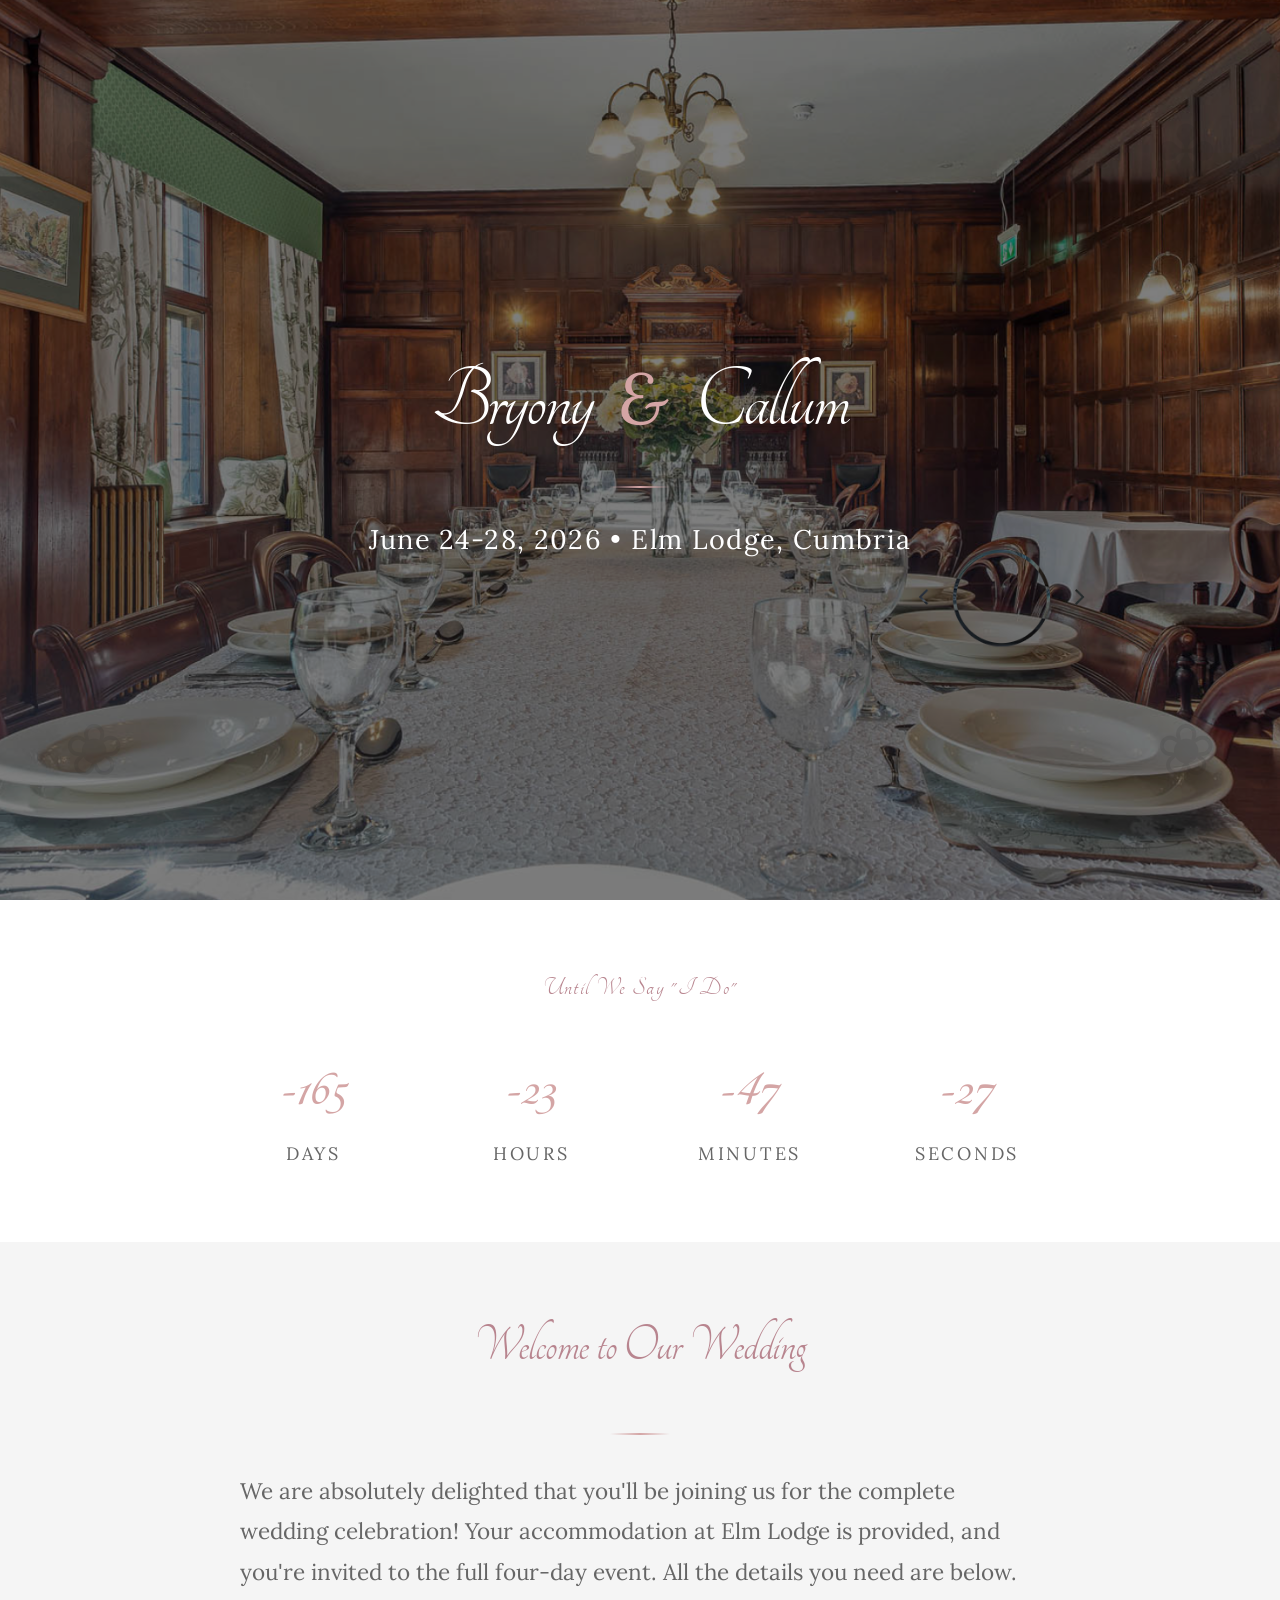
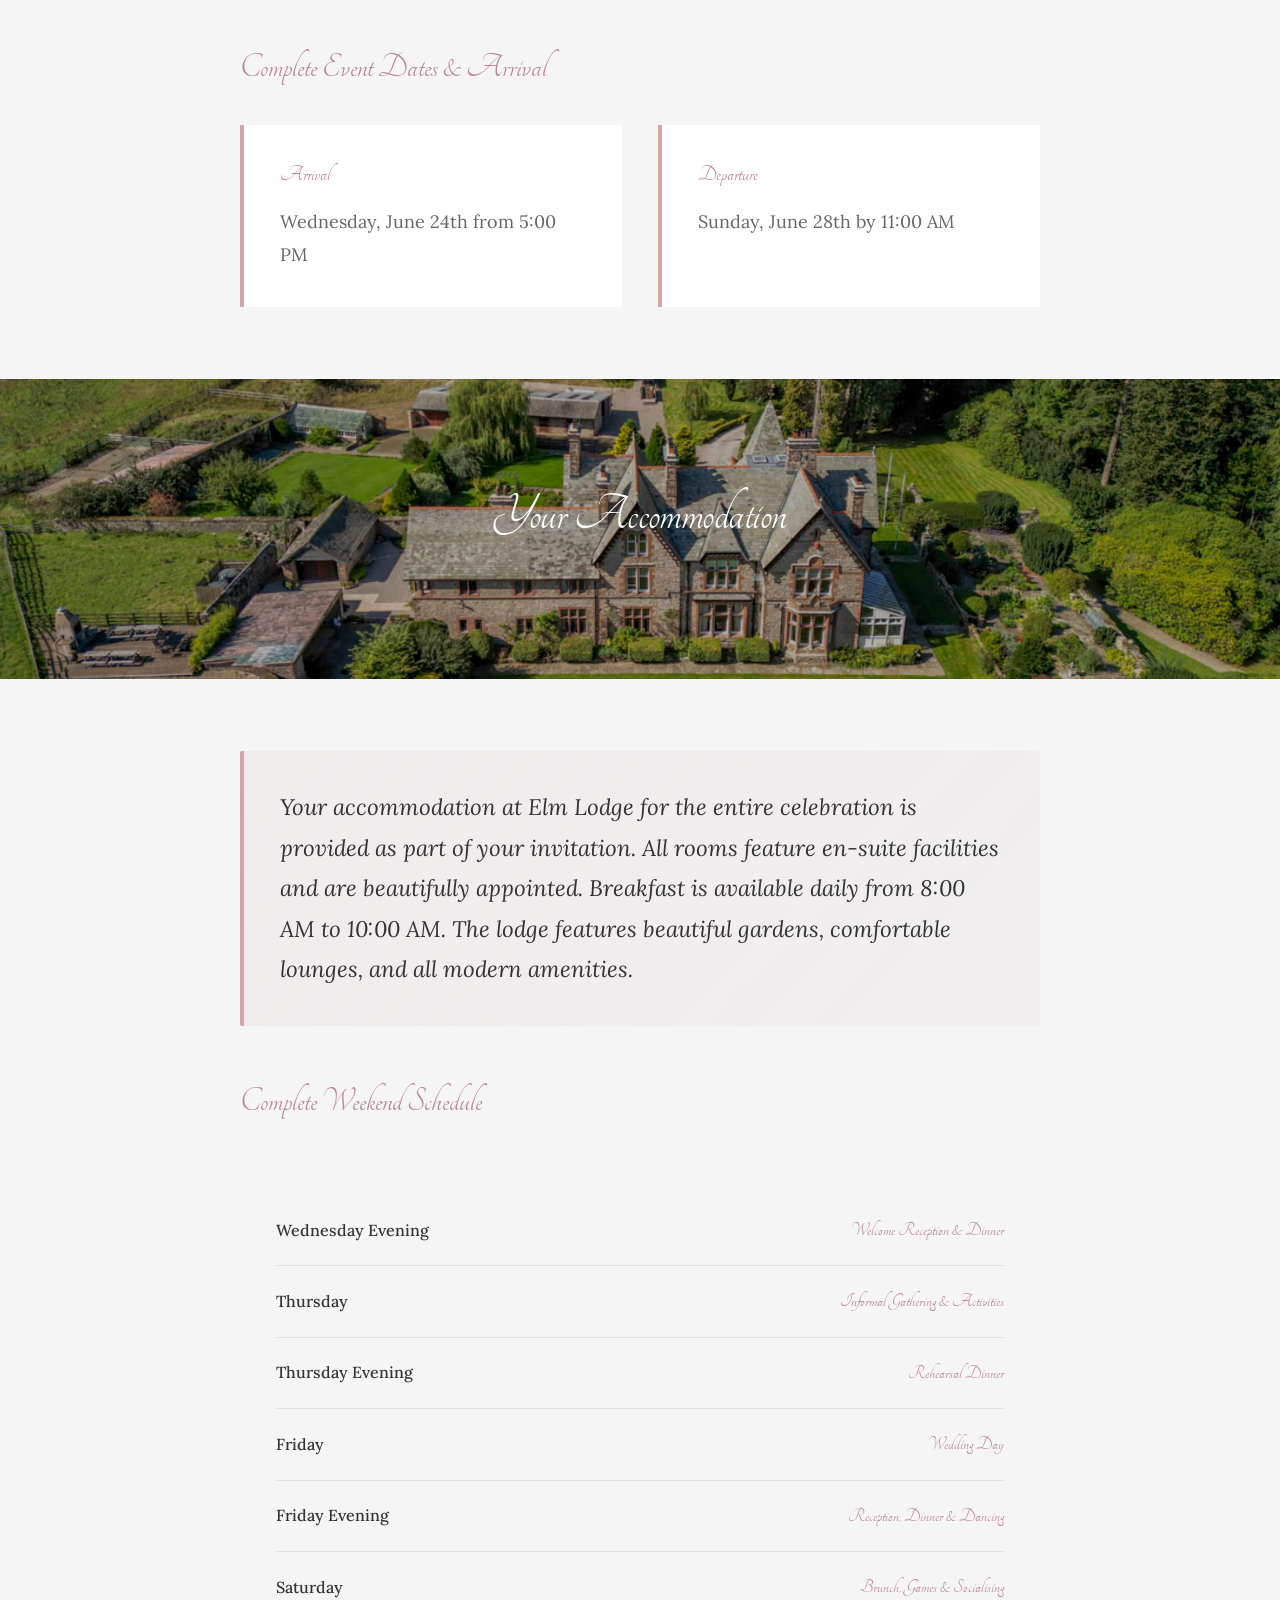
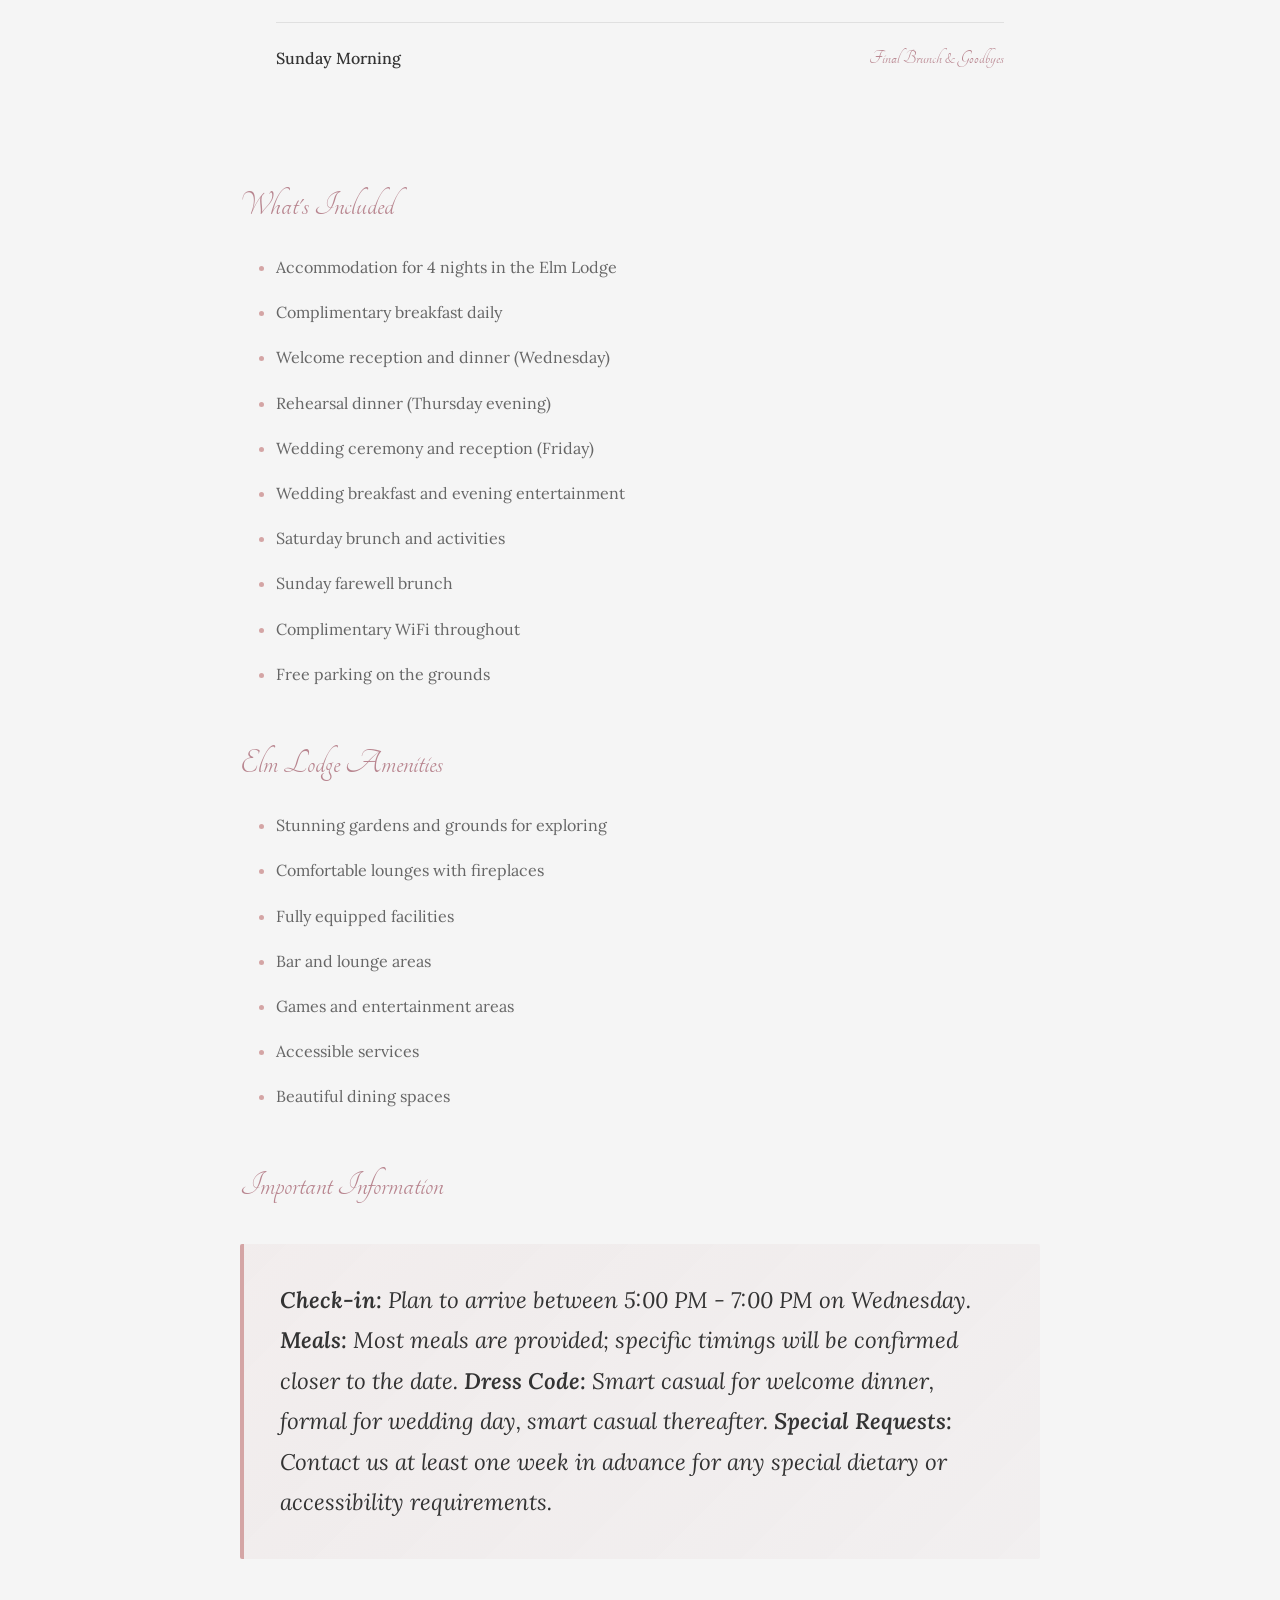
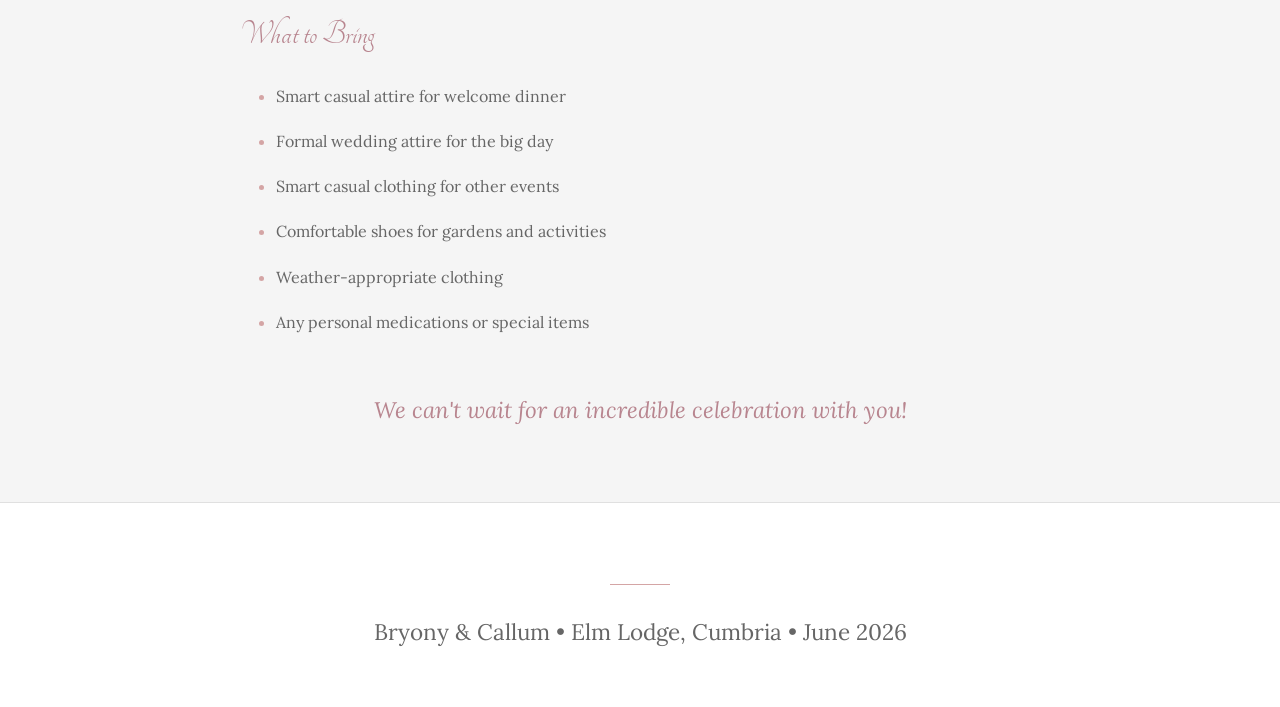
==== both_provided.html @ 29227468 "Initial Commit" ====
<!DOCTYPE html>
<html lang="en">
<head>
  <meta charset="UTF-8">
  <meta name="viewport" content="width=device-width, initial-scale=1.0">
  <meta name="description" content="Join us as Bryony and Callum celebrate their wedding at Elm Lodge, Cumbria">
  <title>Bryony & Callum - Wedding</title>
  <link rel="stylesheet" href="styles/main.css">
</head>
<body>

<!-- Header with background image -->
<header class="header" style="background-image: url('assets/images/DiningRoom.png');">
  <div class="header__decoration header__decoration--top-left">✤</div>
  <div class="header__decoration header__decoration--top-right">✤</div>
  <div class="header__decoration header__decoration--bottom-left">❀</div>
  <div class="header__decoration header__decoration--bottom-right">❀</div>

  <div class="header__content">
    <div class="header__names">
      <h1 class="header__name header__name--first">Bryony</h1>
      <div class="header__ampersand">&</div>
      <h1 class="header__name header__name--second">Callum</h1>
    </div>
    <div class="header__divider"></div>
    <p class="header__date">June 24-28, 2026 • Elm Lodge, Cumbria</p>
  </div>
</header>

<!-- Countdown Section -->
<section class="countdown">
  <div class="countdown__container">
    <h2 class="countdown__title">Until We Say "I Do"</h2>
    <div class="countdown__grid">
      <div class="countdown__item">
        <span class="countdown__value" data-countdown="days">313</span>
        <span class="countdown__label">Days</span>
      </div>
      <div class="countdown__item">
        <span class="countdown__value" data-countdown="hours">16</span>
        <span class="countdown__label">Hours</span>
      </div>
      <div class="countdown__item">
        <span class="countdown__value" data-countdown="minutes">33</span>
        <span class="countdown__label">Minutes</span>
      </div>
      <div class="countdown__item">
        <span class="countdown__value" data-countdown="seconds">04</span>
        <span class="countdown__label">Seconds</span>
      </div>
    </div>
  </div>
</section>

<!-- Both Attendees Content - Provided Accommodation -->
<section class="section">
  <div class="section__container">
    <h2 class="section__title">Welcome to Our Wedding</h2>
    <div class="section__divider"></div>

    <div class="section__content">
      <p>We are absolutely delighted that you'll be joining us for the complete wedding celebration! Your accommodation at Elm Lodge is provided, and you're invited to the full four-day event. All the details you need are below.</p>

      <h3>Complete Event Dates & Arrival</h3>
      <div class="info-grid">
        <div class="info-card">
          <h4 class="info-card__title">Arrival</h4>
          <p class="info-card__content">Wednesday, June 24th from 5:00 PM</p>
        </div>
        <div class="info-card">
          <h4 class="info-card__title">Departure</h4>
          <p class="info-card__content">Sunday, June 28th by 11:00 AM</p>
        </div>
      </div>

      <div class="page-break" style="background-image: url('assets/images/HouseArial.png');">
        <h2 class="page-break__title">Your Accommodation</h2>
      </div>

      <div class="section__container">
      <div class="highlight">
        <p class="highlight__text">Your accommodation at Elm Lodge for the entire celebration is provided as part of your invitation. All rooms feature en-suite facilities and are beautifully appointed. Breakfast is available daily from 8:00 AM to 10:00 AM. The lodge features beautiful gardens, comfortable lounges, and all modern amenities.</p>
      </div>

      <h3>Complete Weekend Schedule</h3>
      <div class="details">
        <div class="details__item">
          <span class="details__label">Wednesday Evening</span>
          <span class="details__value">Welcome Reception & Dinner</span>
        </div>
        <div class="details__item">
          <span class="details__label">Thursday</span>
          <span class="details__value">Informal Gathering & Activities</span>
        </div>
        <div class="details__item">
          <span class="details__label">Thursday Evening</span>
          <span class="details__value">Rehearsal Dinner</span>
        </div>
        <div class="details__item">
          <span class="details__label">Friday</span>
          <span class="details__value">Wedding Day</span>
        </div>
        <div class="details__item">
          <span class="details__label">Friday Evening</span>
          <span class="details__value">Reception, Dinner & Dancing</span>
        </div>
        <div class="details__item">
          <span class="details__label">Saturday</span>
          <span class="details__value">Brunch, Games & Socialising</span>
        </div>
        <div class="details__item">
          <span class="details__label">Sunday Morning</span>
          <span class="details__value">Final Brunch & Goodbyes</span>
        </div>
      </div>

      <h3>What's Included</h3>
      <ul>
        <li>Accommodation for 4 nights in the Elm Lodge</li>
        <li>Complimentary breakfast daily</li>
        <li>Welcome reception and dinner (Wednesday)</li>
        <li>Rehearsal dinner (Thursday evening)</li>
        <li>Wedding ceremony and reception (Friday)</li>
        <li>Wedding breakfast and evening entertainment</li>
        <li>Saturday brunch and activities</li>
        <li>Sunday farewell brunch</li>
        <li>Complimentary WiFi throughout</li>
        <li>Free parking on the grounds</li>
      </ul>

      <h3>Elm Lodge Amenities</h3>
      <ul>
        <li>Stunning gardens and grounds for exploring</li>
        <li>Comfortable lounges with fireplaces</li>
        <li>Fully equipped facilities</li>
        <li>Bar and lounge areas</li>
        <li>Games and entertainment areas</li>
        <li>Accessible services</li>
        <li>Beautiful dining spaces</li>
      </ul>

      <h3>Important Information</h3>
      <div class="highlight">
        <p class="highlight__text"><strong>Check-in:</strong> Plan to arrive between 5:00 PM - 7:00 PM on Wednesday. <strong>Meals:</strong> Most meals are provided; specific timings will be confirmed closer to the date. <strong>Dress Code:</strong> Smart casual for welcome dinner, formal for wedding day, smart casual thereafter. <strong>Special Requests:</strong> Contact us at least one week in advance for any special dietary or accessibility requirements.</p>
      </div>

      <h3>What to Bring</h3>
      <ul>
        <li>Smart casual attire for welcome dinner</li>
        <li>Formal wedding attire for the big day</li>
        <li>Smart casual clothing for other events</li>
        <li>Comfortable shoes for gardens and activities</li>
        <li>Weather-appropriate clothing</li>
        <li>Any personal medications or special items</li>
      </ul>

      <p style="text-align: center; margin-top: var(--spacing-xl); color: var(--color-accent-dark); font-style: italic;">We can't wait for an incredible celebration with you!</p>
    </div>
  </div>
</section>

<footer class="footer">
  <div class="footer__divider"></div>
  <p class="footer__text">Bryony & Callum • Elm Lodge, Cumbria • June 2026</p>
</footer>

<!-- Countdown Timer Script -->
<script src="js/countdown.js"></script>

<!-- Scroll Animation Script -->
<script src="js/scroll-animations.js"></script>

</body>
</html>
---- styles/main.css ----
/* ==========================================================================
   Main Stylesheet - Imports All Components
   ========================================================================== */

/* Font Imports - Load first for better compatibility */
@import url('https://fonts.googleapis.com/css2?family=Lora:ital,wght@0,400;0,500;0,600;1,400&display=swap');
@import url('https://fonts.googleapis.com/css2?family=EB+Garamond:ital,wght@0,400;0,500;0,700;1,400&display=swap');
@import url('https://fonts.googleapis.com/css2?family=Fleur+De+Leah&display=swap');
@import url('https://fonts.googleapis.com/css2?family=Tangerine:wght@400;700&display=swap');

/* Import all component stylesheets */
@import url('./animations.css');
@import url('./base.css');
@import url('./typography.css');
@import url('./header.css');
@import url('./countdown.css');
@import url('./content.css');
@import url('./responsive.css');
@import url('./index.css');
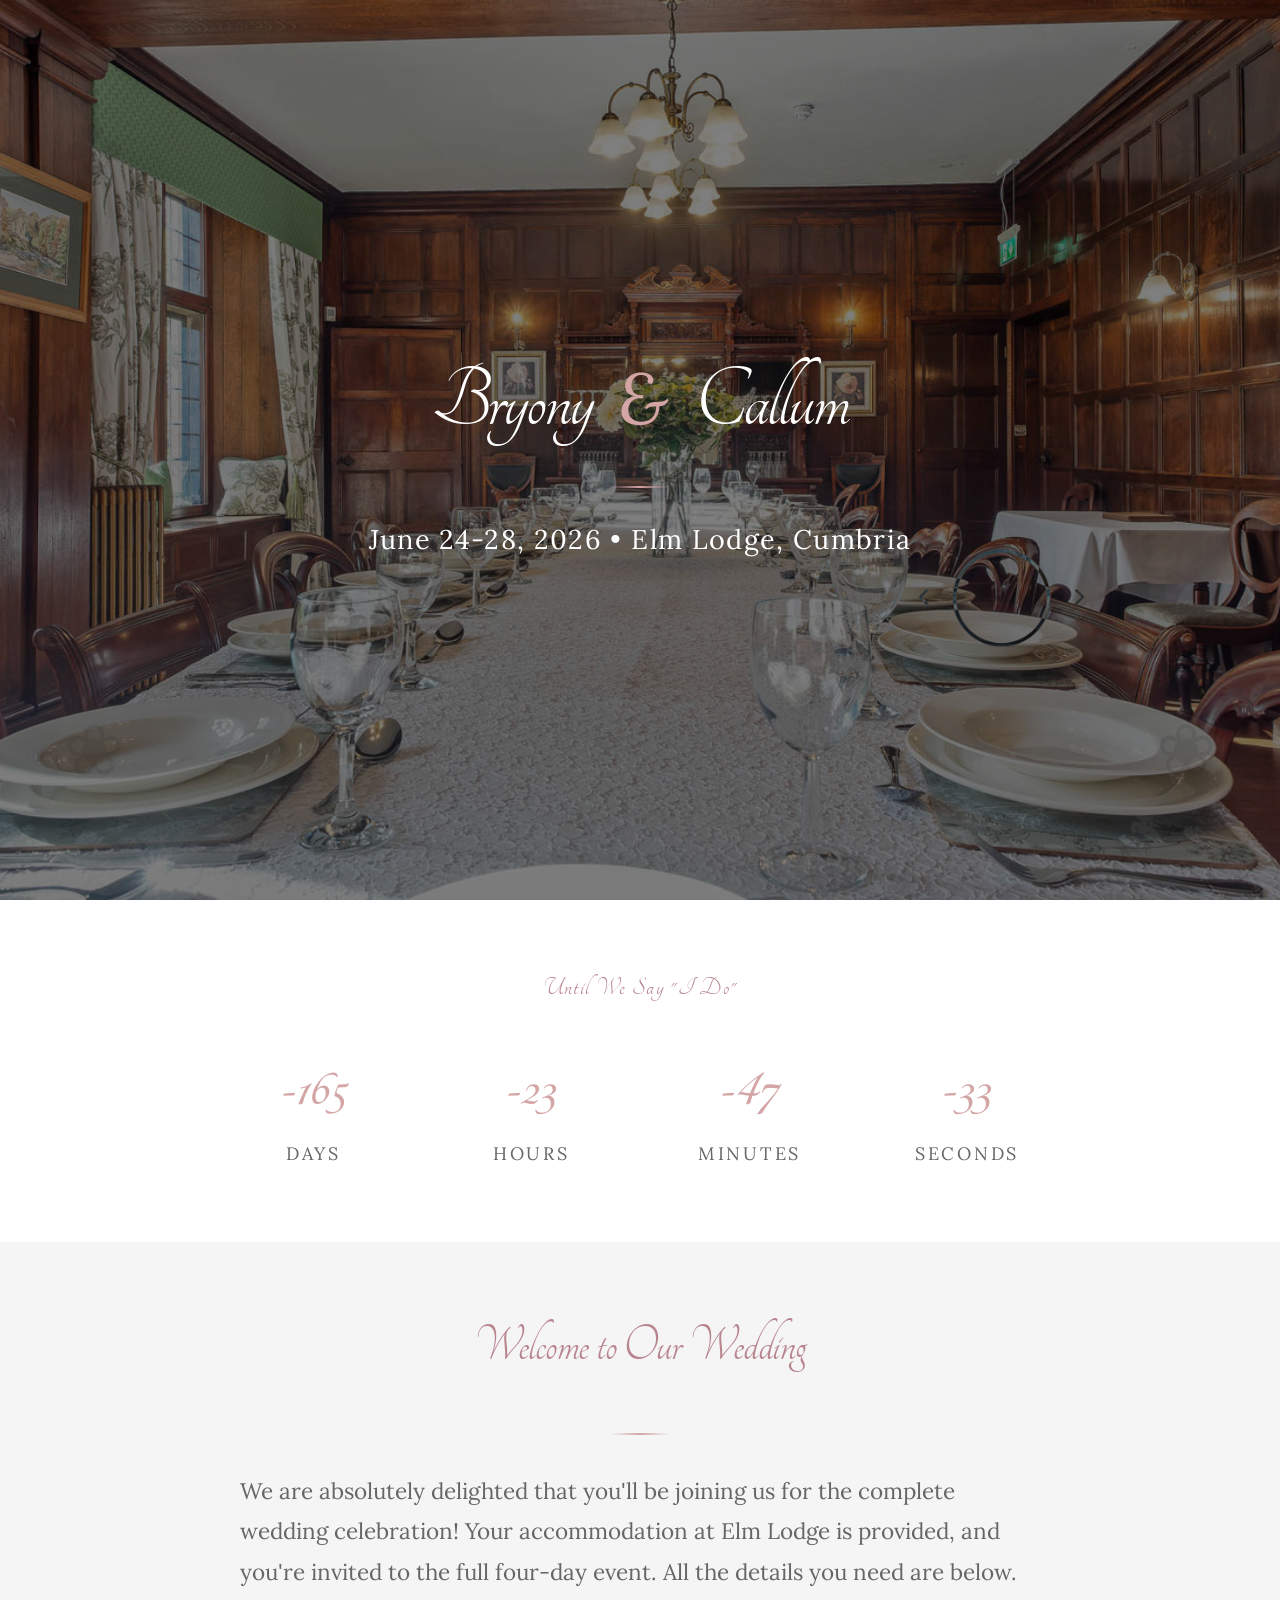
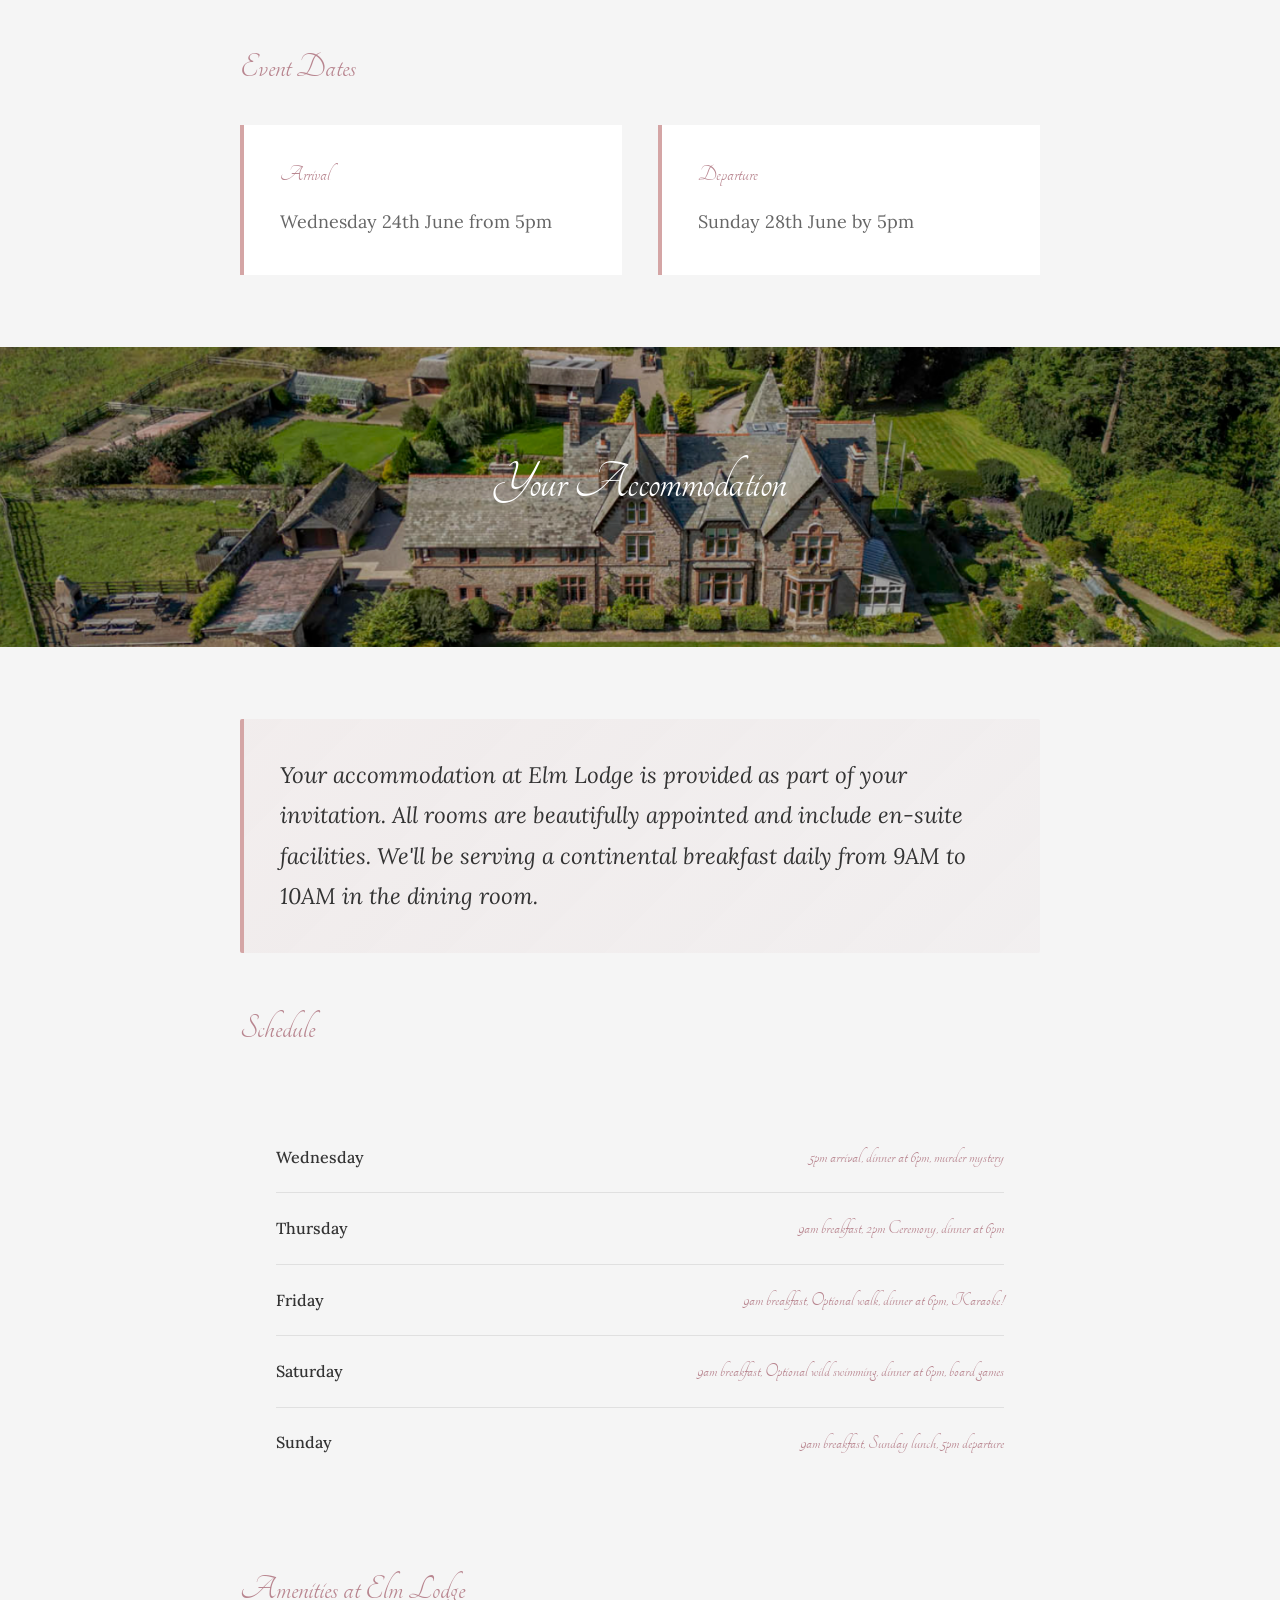
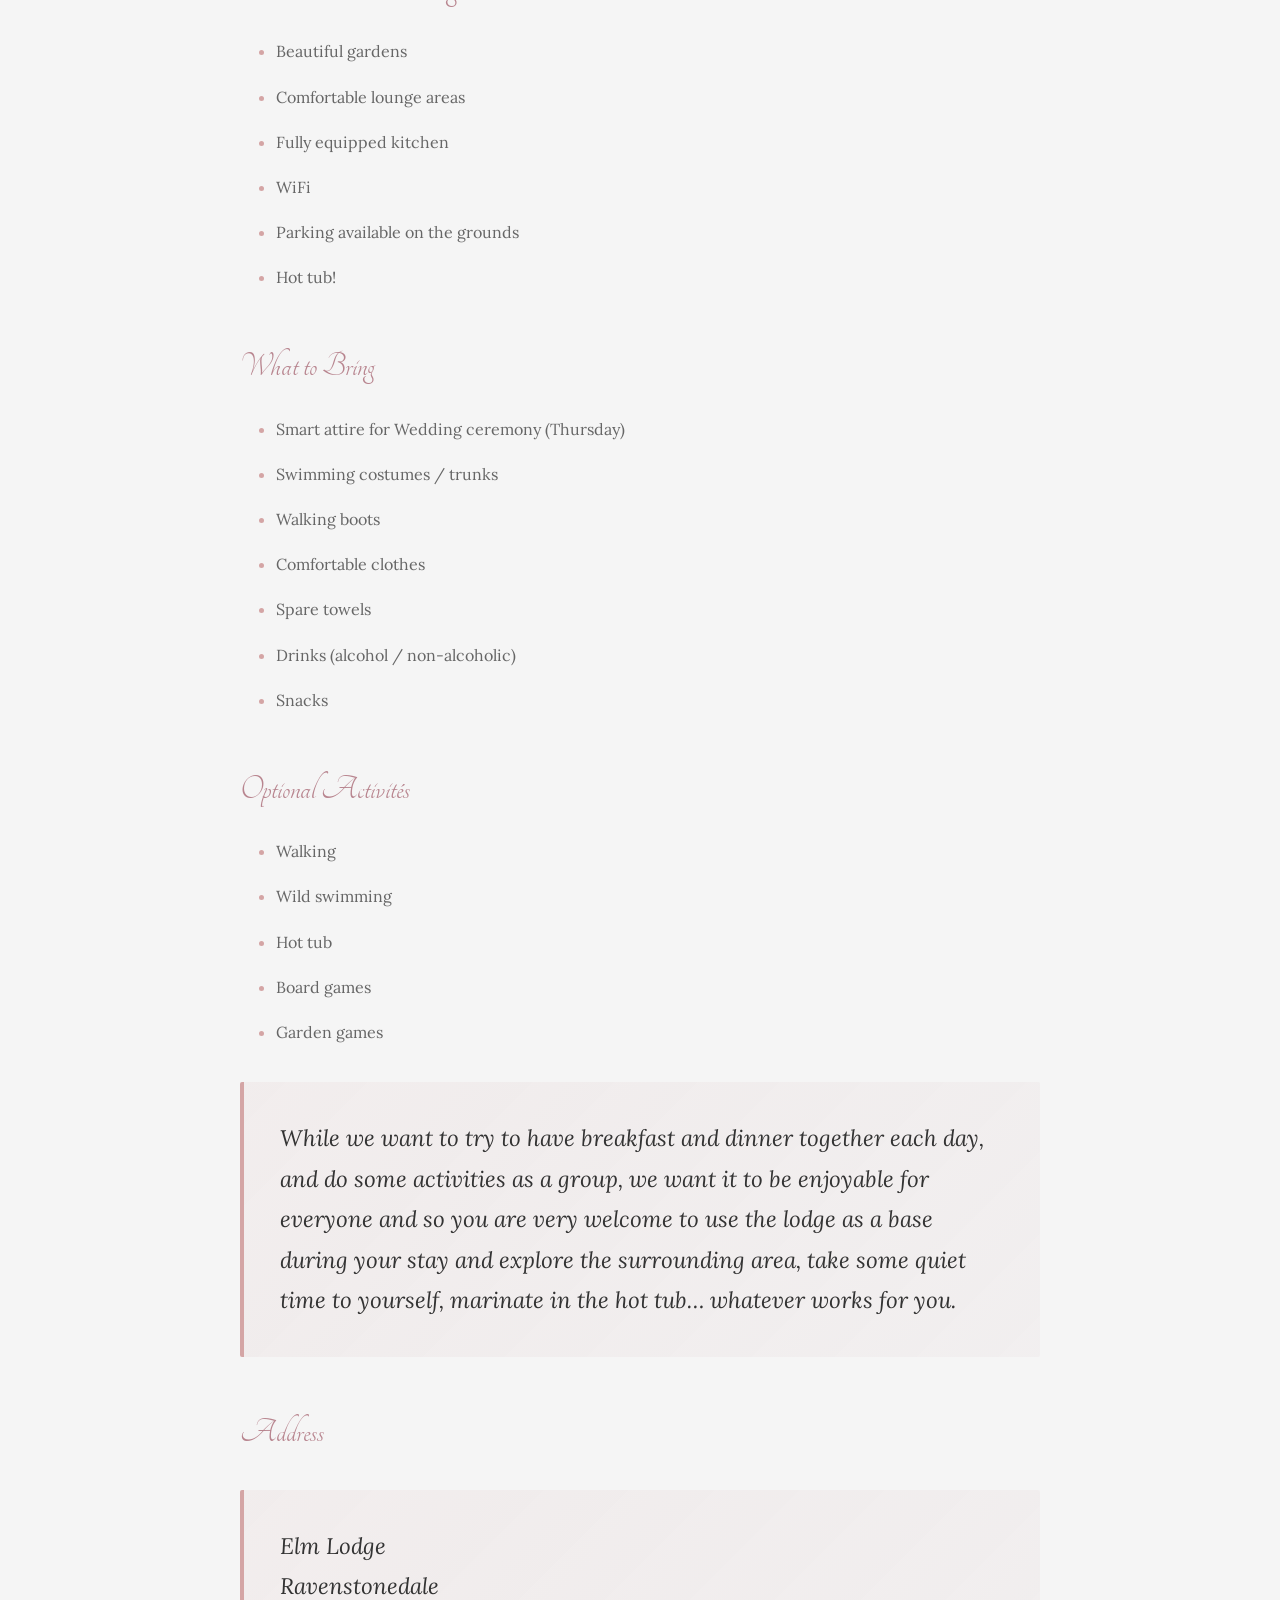
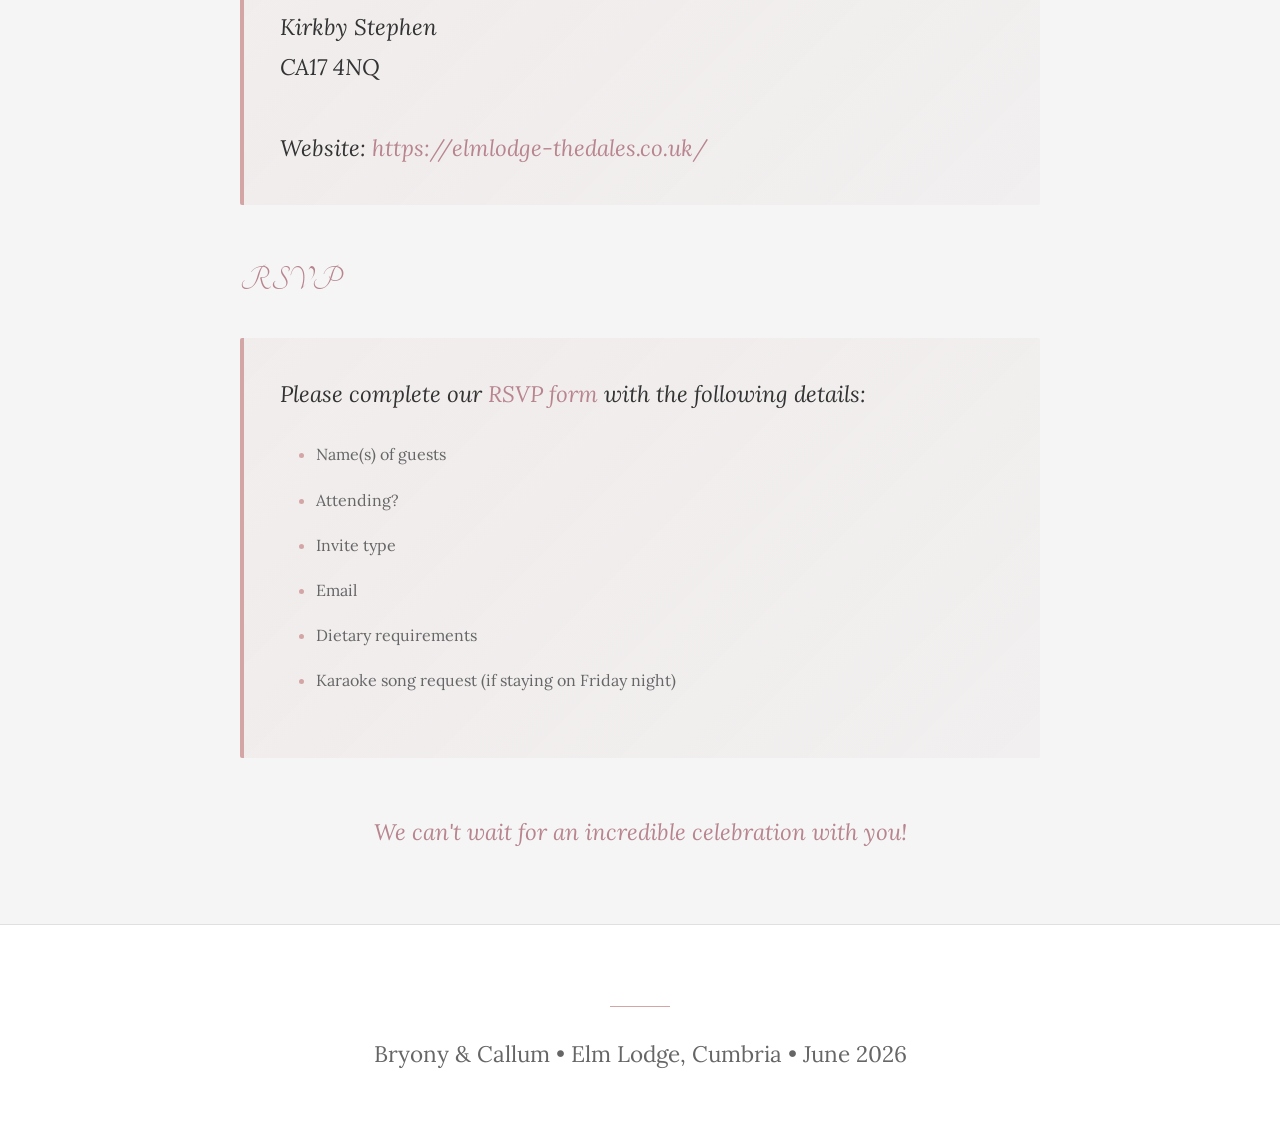
==== commit f178fa06: "Amends and final form link" ====
--- a/both_provided.html
+++ b/both_provided.html
@@ -61,15 +61,15 @@
     <div class="section__content">
       <p>We are absolutely delighted that you'll be joining us for the complete wedding celebration! Your accommodation at Elm Lodge is provided, and you're invited to the full four-day event. All the details you need are below.</p>
 
-      <h3>Complete Event Dates & Arrival</h3>
+      <h3>Event Dates</h3>
       <div class="info-grid">
         <div class="info-card">
           <h4 class="info-card__title">Arrival</h4>
-          <p class="info-card__content">Wednesday, June 24th from 5:00 PM</p>
+          <p class="info-card__content">Wednesday 24th June from 5pm</p>
         </div>
         <div class="info-card">
           <h4 class="info-card__title">Departure</h4>
-          <p class="info-card__content">Sunday, June 28th by 11:00 AM</p>
+          <p class="info-card__content">Sunday 28th June by 5pm</p>
         </div>
       </div>
 
@@ -79,80 +79,84 @@
 
       <div class="section__container">
       <div class="highlight">
-        <p class="highlight__text">Your accommodation at Elm Lodge for the entire celebration is provided as part of your invitation. All rooms feature en-suite facilities and are beautifully appointed. Breakfast is available daily from 8:00 AM to 10:00 AM. The lodge features beautiful gardens, comfortable lounges, and all modern amenities.</p>
+        <p class="highlight__text">Your accommodation at Elm Lodge is provided as part of your invitation. All rooms are beautifully appointed and include en-suite facilities. We'll be serving a continental breakfast daily from 9AM to 10AM in the dining room.</p>
       </div>
 
-      <h3>Complete Weekend Schedule</h3>
+      <h3>Schedule</h3>
       <div class="details">
         <div class="details__item">
-          <span class="details__label">Wednesday Evening</span>
-          <span class="details__value">Welcome Reception & Dinner</span>
+          <span class="details__label">Wednesday</span>
+          <span class="details__value">5pm arrival, dinner at 6pm, murder mystery</span>
         </div>
         <div class="details__item">
           <span class="details__label">Thursday</span>
-          <span class="details__value">Informal Gathering & Activities</span>
-        </div>
-        <div class="details__item">
-          <span class="details__label">Thursday Evening</span>
-          <span class="details__value">Rehearsal Dinner</span>
+          <span class="details__value">9am breakfast, 2pm Ceremony, dinner at 6pm</span>
         </div>
         <div class="details__item">
           <span class="details__label">Friday</span>
-          <span class="details__value">Wedding Day</span>
-        </div>
-        <div class="details__item">
-          <span class="details__label">Friday Evening</span>
-          <span class="details__value">Reception, Dinner & Dancing</span>
+          <span class="details__value">9am breakfast, Optional walk, dinner at 6pm, Karaoke!</span>
         </div>
         <div class="details__item">
           <span class="details__label">Saturday</span>
-          <span class="details__value">Brunch, Games & Socialising</span>
+          <span class="details__value">9am breakfast, Optional wild swimming, dinner at 6pm, board games</span>
         </div>
         <div class="details__item">
-          <span class="details__label">Sunday Morning</span>
-          <span class="details__value">Final Brunch & Goodbyes</span>
+          <span class="details__label">Sunday</span>
+          <span class="details__value">9am breakfast, Sunday lunch, 5pm departure</span>
         </div>
       </div>
 
-      <h3>What's Included</h3>
+      <h3>Amenities at Elm Lodge</h3>
       <ul>
-        <li>Accommodation for 4 nights in the Elm Lodge</li>
-        <li>Complimentary breakfast daily</li>
-        <li>Welcome reception and dinner (Wednesday)</li>
-        <li>Rehearsal dinner (Thursday evening)</li>
-        <li>Wedding ceremony and reception (Friday)</li>
-        <li>Wedding breakfast and evening entertainment</li>
-        <li>Saturday brunch and activities</li>
-        <li>Sunday farewell brunch</li>
-        <li>Complimentary WiFi throughout</li>
-        <li>Free parking on the grounds</li>
+        <li>Beautiful gardens</li>
+        <li>Comfortable lounge areas</li>
+        <li>Fully equipped kitchen</li>
+        <li>WiFi</li>
+        <li>Parking available on the grounds</li>
+        <li>Hot tub!</li>
       </ul>
-
-      <h3>Elm Lodge Amenities</h3>
-      <ul>
-        <li>Stunning gardens and grounds for exploring</li>
-        <li>Comfortable lounges with fireplaces</li>
-        <li>Fully equipped facilities</li>
-        <li>Bar and lounge areas</li>
-        <li>Games and entertainment areas</li>
-        <li>Accessible services</li>
-        <li>Beautiful dining spaces</li>
-      </ul>
-
-      <h3>Important Information</h3>
-      <div class="highlight">
-        <p class="highlight__text"><strong>Check-in:</strong> Plan to arrive between 5:00 PM - 7:00 PM on Wednesday. <strong>Meals:</strong> Most meals are provided; specific timings will be confirmed closer to the date. <strong>Dress Code:</strong> Smart casual for welcome dinner, formal for wedding day, smart casual thereafter. <strong>Special Requests:</strong> Contact us at least one week in advance for any special dietary or accessibility requirements.</p>
-      </div>
 
       <h3>What to Bring</h3>
       <ul>
-        <li>Smart casual attire for welcome dinner</li>
-        <li>Formal wedding attire for the big day</li>
-        <li>Smart casual clothing for other events</li>
-        <li>Comfortable shoes for gardens and activities</li>
-        <li>Weather-appropriate clothing</li>
-        <li>Any personal medications or special items</li>
+        <li>Smart attire for Wedding ceremony (Thursday)</li>
+        <li>Swimming costumes / trunks</li>
+        <li>Walking boots</li>
+        <li>Comfortable clothes</li>
+        <li>Spare towels</li>
+        <li>Drinks (alcohol / non-alcoholic)</li>
+        <li>Snacks</li>
       </ul>
+
+      <h3>Optional Activités</h3>
+      <ul>
+        <li>Walking</li>
+        <li>Wild swimming</li>
+        <li>Hot tub</li>
+        <li>Board games</li>
+        <li>Garden games</li>
+      </ul>
+
+      <div class="highlight">
+        <p class="highlight__text">While we want to try to have breakfast and dinner together each day, and do some activities as a group, we want it to be enjoyable for everyone and so you are very welcome to use the lodge as a base during your stay and explore the surrounding area, take some quiet time to yourself, marinate in the hot tub… whatever works for you.</p>
+      </div>
+
+      <h3>Address</h3>
+      <div class="highlight">
+        <p class="highlight__text">Elm Lodge<br>Ravenstonedale<br>Kirkby Stephen<br>CA17 4NQ<br><br>Website: <a href="https://elmlodge-thedales.co.uk/" style="color: var(--color-accent-dark);">https://elmlodge-thedales.co.uk/</a></p>
+      </div>
+
+      <h3>RSVP</h3>
+      <div class="highlight">
+        <p class="highlight__text">Please complete our <a href="https://forms.gle/MV1AhDxhLMWbU8p48" style="color: var(--color-accent-dark);">RSVP form</a> with the following details:</p>
+        <ul style="margin-top: var(--spacing-md);">
+          <li>Name(s) of guests</li>
+          <li>Attending?</li>
+          <li>Invite type</li>
+          <li>Email</li>
+          <li>Dietary requirements</li>
+          <li>Karaoke song request (if staying on Friday night)</li>
+        </ul>
+      </div>
 
       <p style="text-align: center; margin-top: var(--spacing-xl); color: var(--color-accent-dark); font-style: italic;">We can't wait for an incredible celebration with you!</p>
     </div>
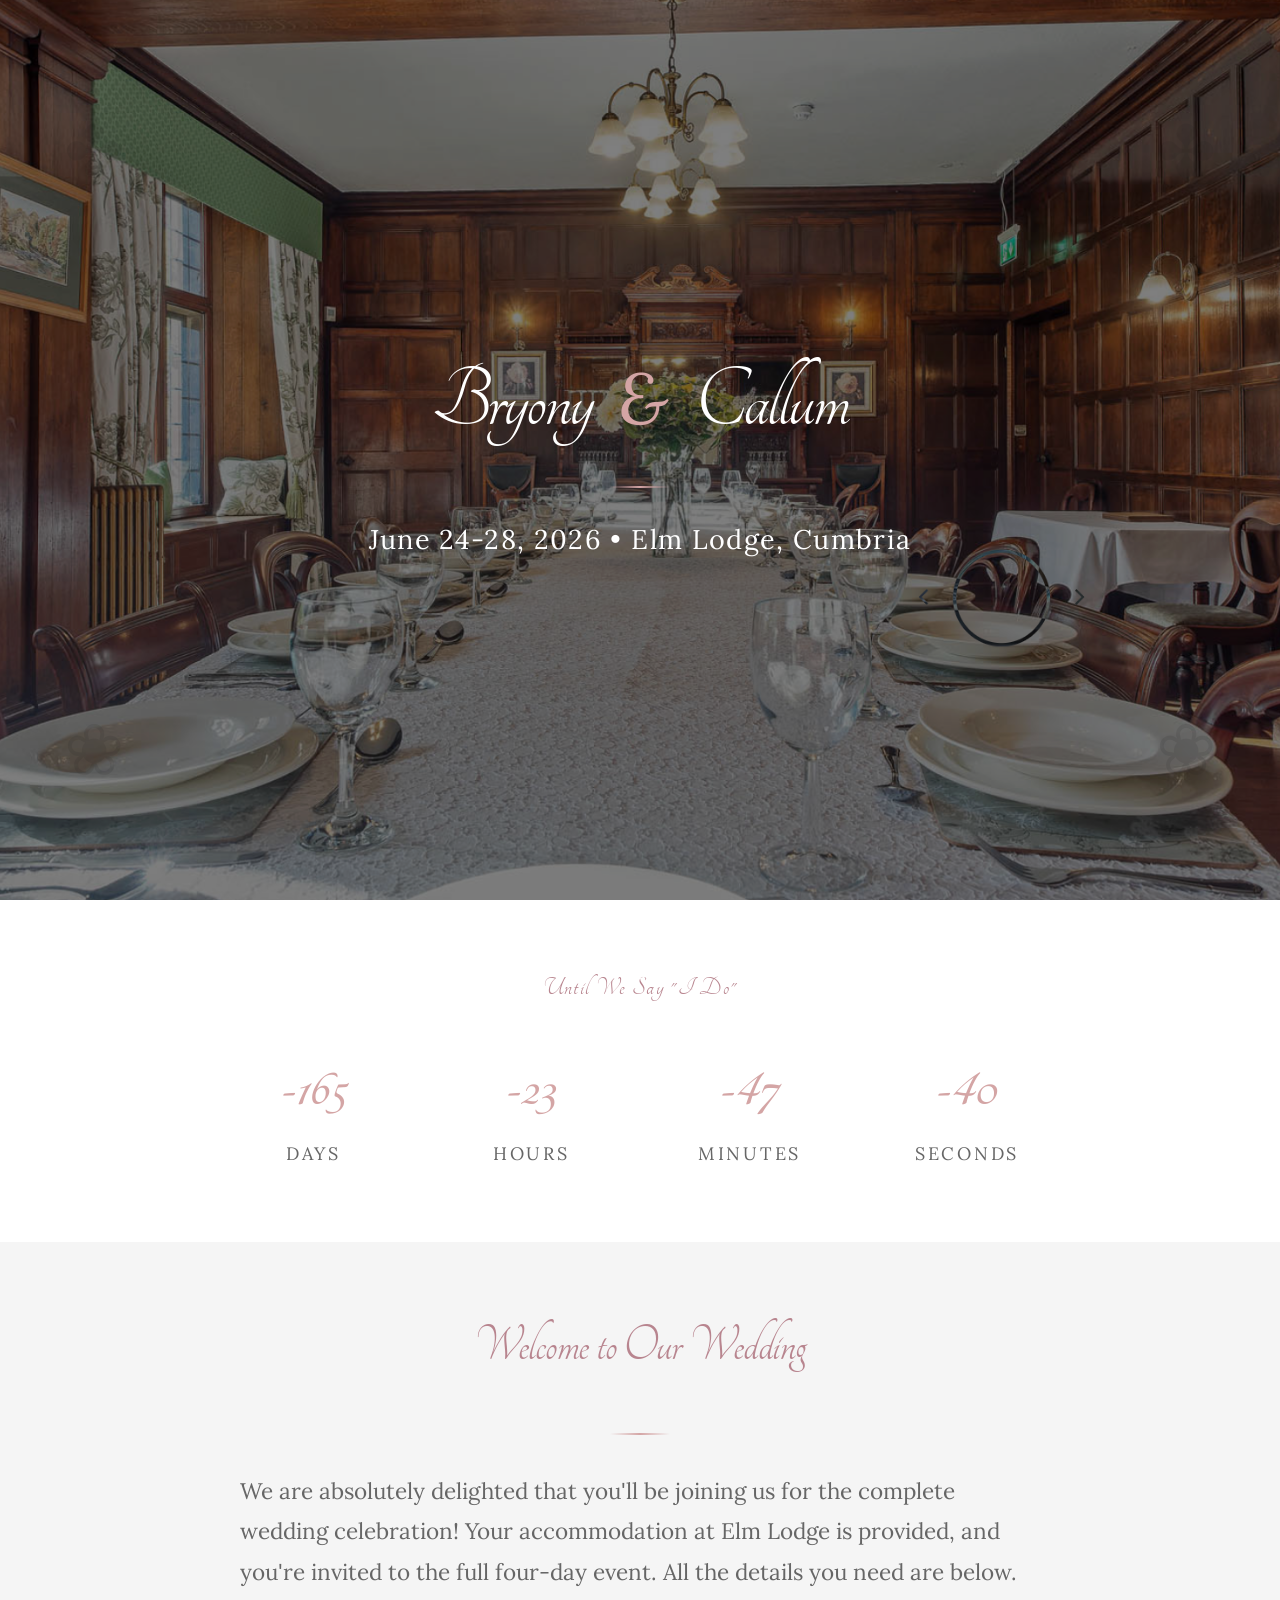
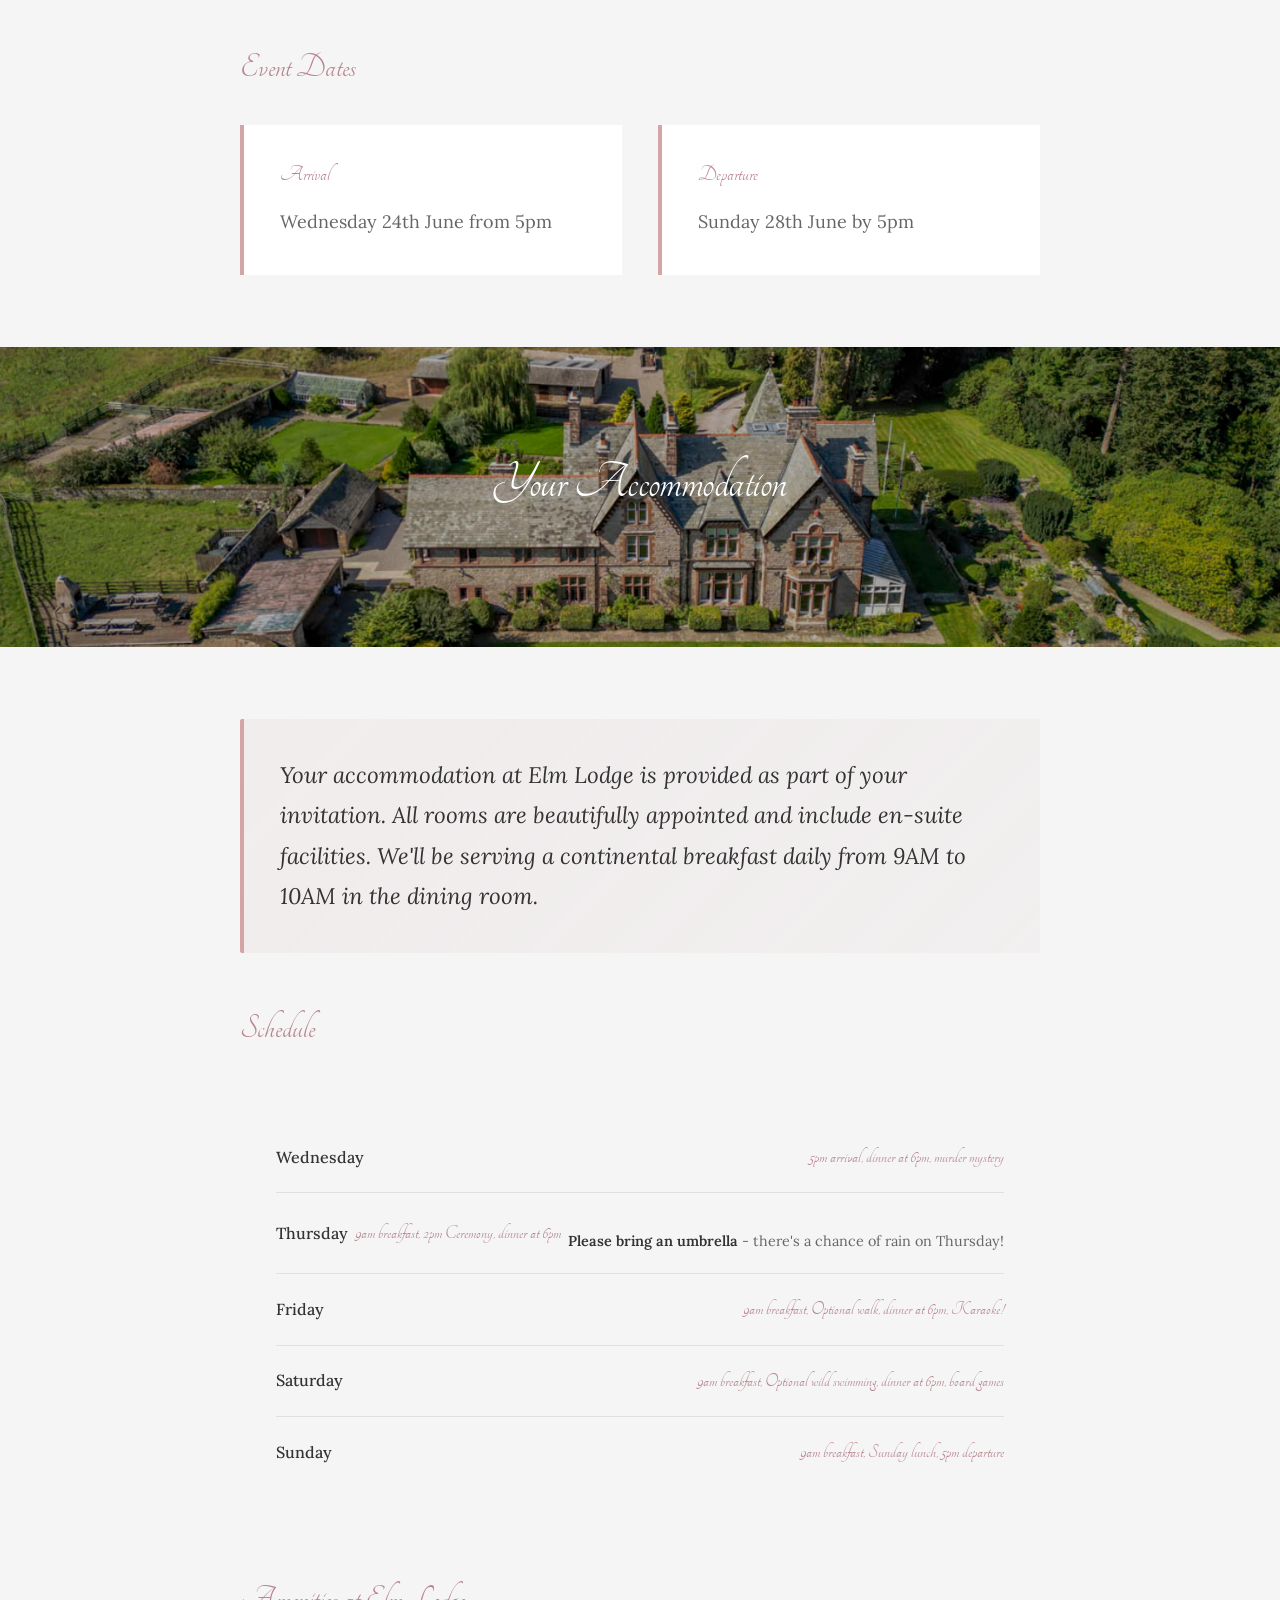
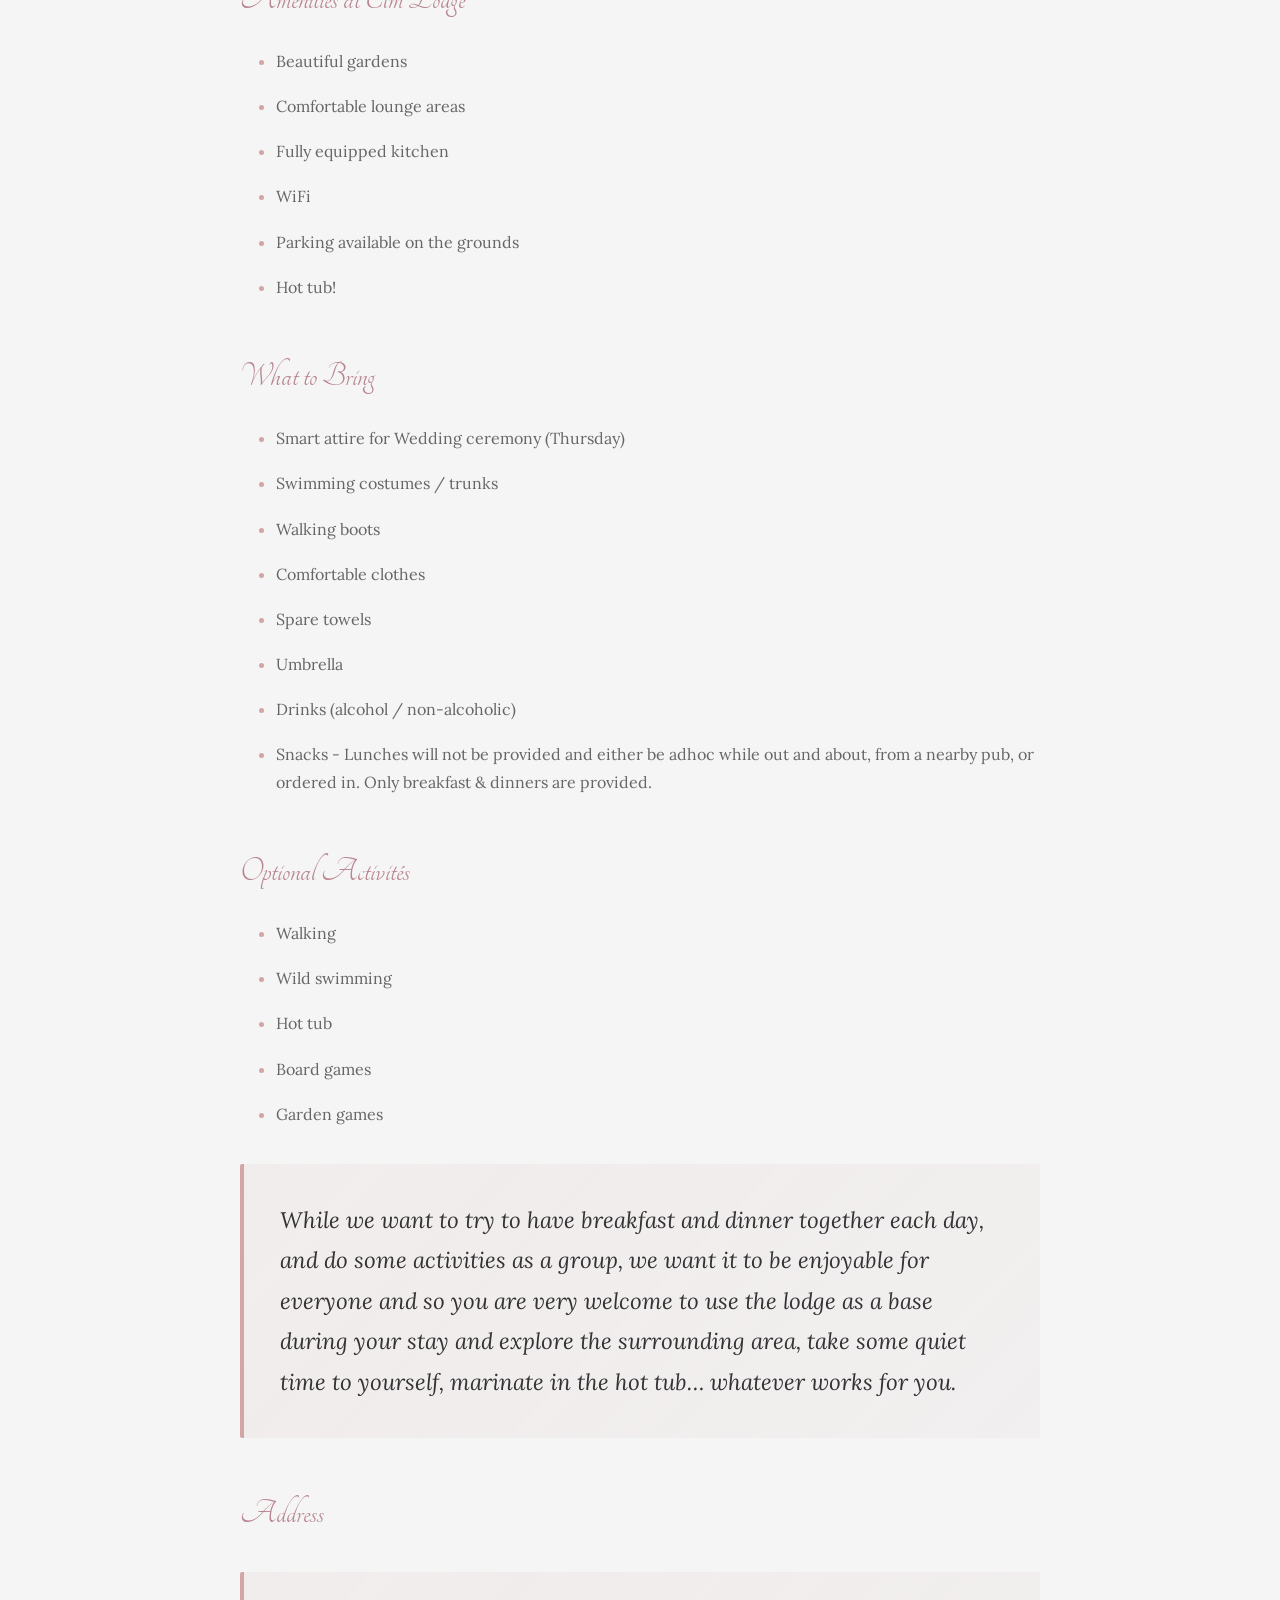
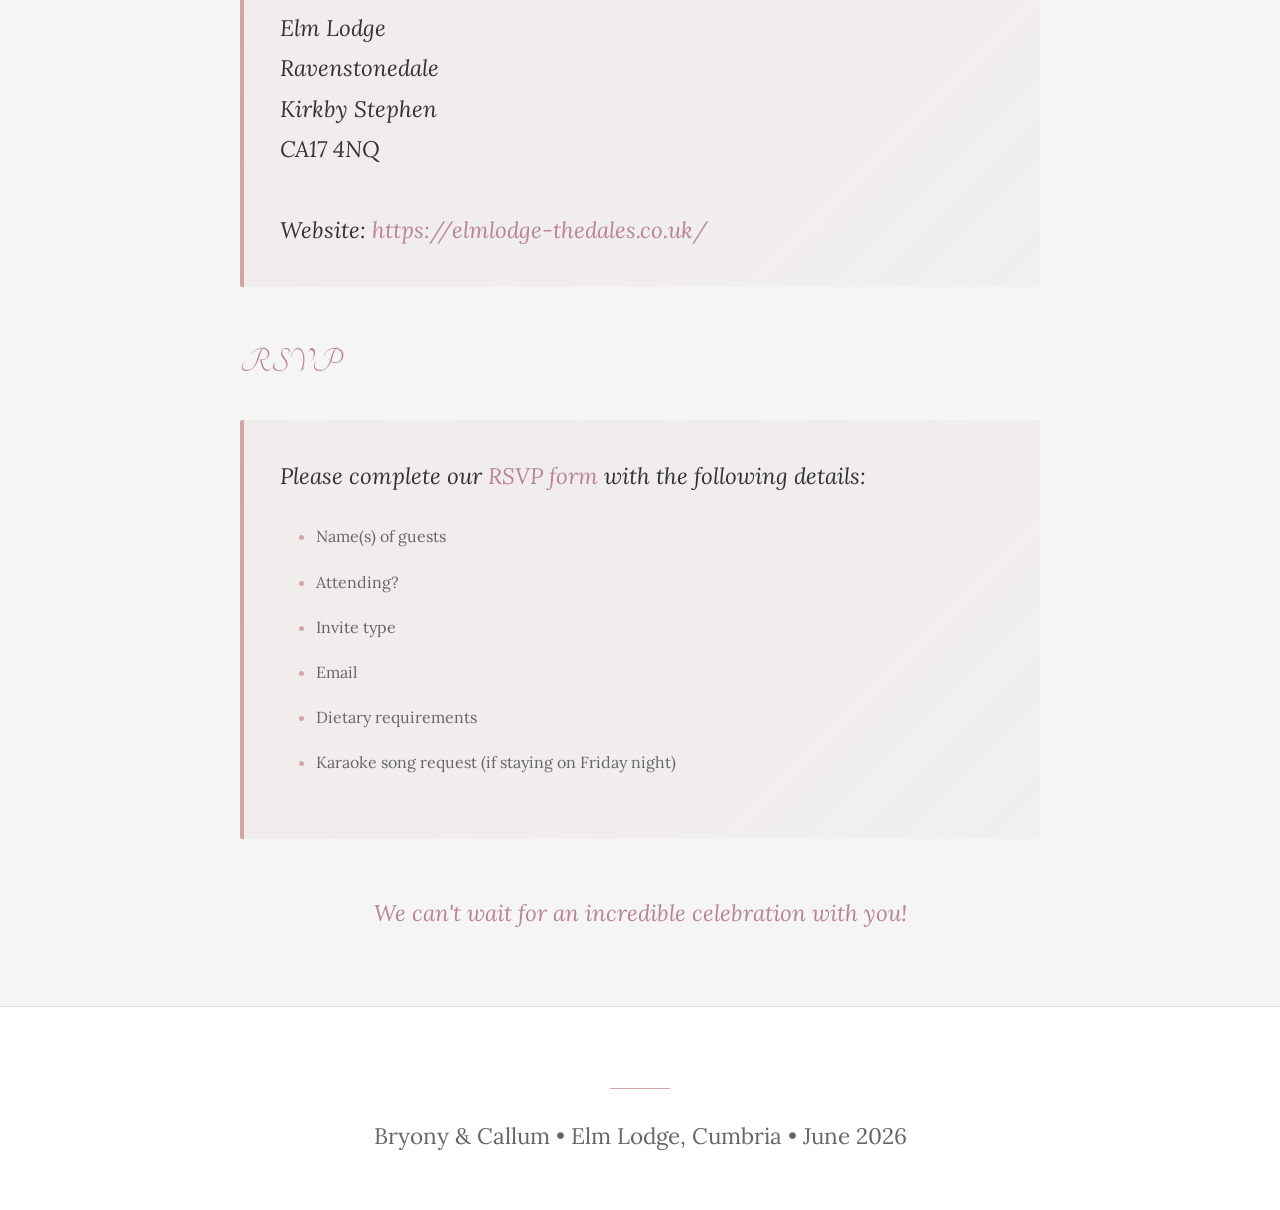
==== commit 047e69a6: "Additional amends and styling fixes" ====
--- a/both_provided.html
+++ b/both_provided.html
@@ -91,6 +91,7 @@
         <div class="details__item">
           <span class="details__label">Thursday</span>
           <span class="details__value">9am breakfast, 2pm Ceremony, dinner at 6pm</span>
+          <p style="font-size: 0.9em; color: var(--color-text-secondary); margin-top: var(--spacing-sm);"><strong>Please bring an umbrella</strong> - there's a chance of rain on Thursday!</p>
         </div>
         <div class="details__item">
           <span class="details__label">Friday</span>
@@ -123,8 +124,9 @@
         <li>Walking boots</li>
         <li>Comfortable clothes</li>
         <li>Spare towels</li>
+        <li>Umbrella</li>
         <li>Drinks (alcohol / non-alcoholic)</li>
-        <li>Snacks</li>
+        <li>Snacks - Lunches will not be provided and either be adhoc while out and about, from a nearby pub, or ordered in. Only breakfast & dinners are provided.</li>
       </ul>
 
       <h3>Optional Activités</h3>
